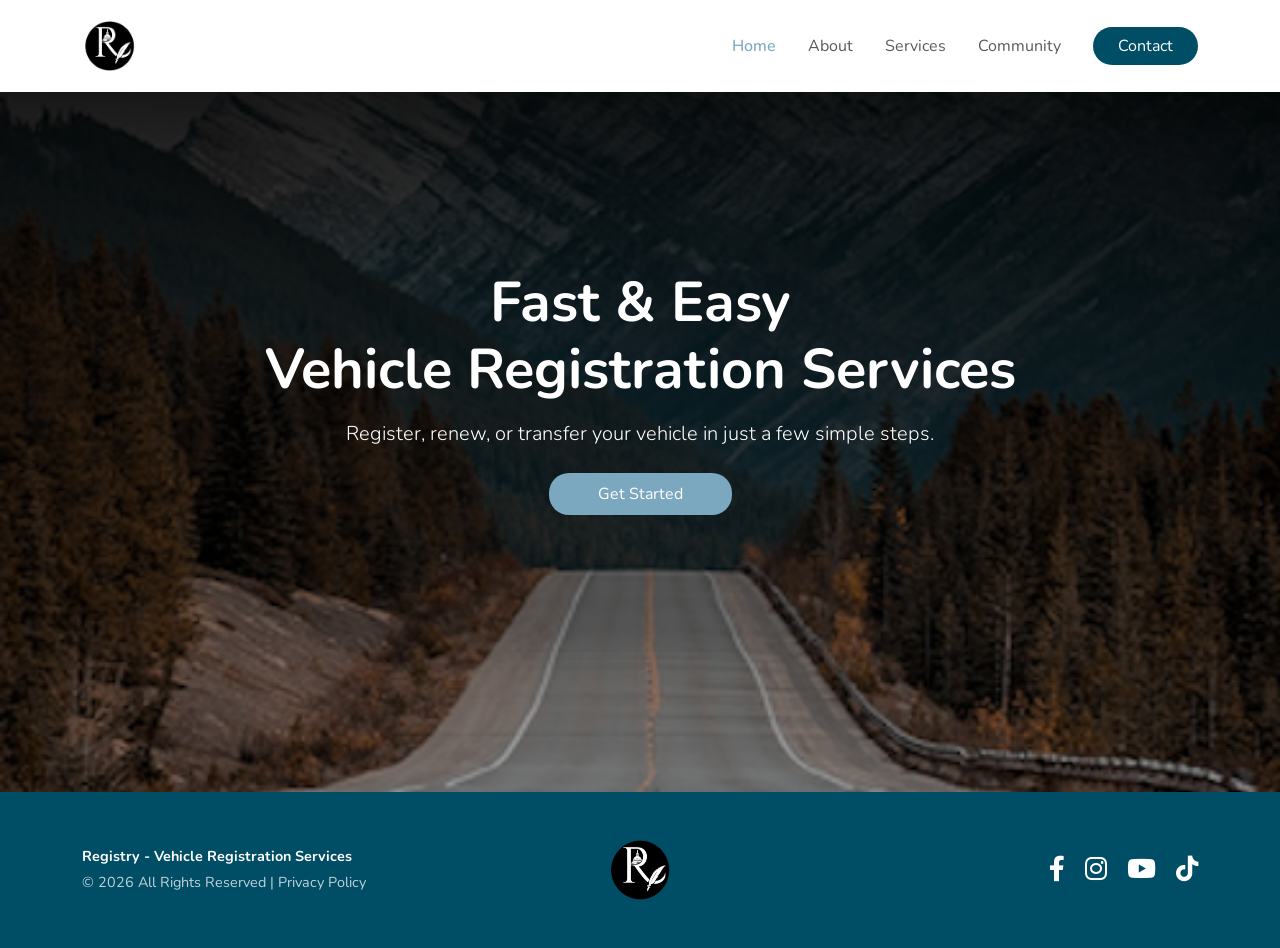
==== index.html @ 1afa536f "font added" ====
<!DOCTYPE html>
<html lang="en">
<head>
    <meta charset="UTF-8">
    <meta name="viewport" content="width=device-width, initial-scale=1.0">
    <title>Registry - Vehicle Registration Services</title>
    <link rel="preconnect" href="https://fonts.googleapis.com">
    <link rel="preconnect" href="https://fonts.gstatic.com" crossorigin>
    <link href="https://fonts.googleapis.com/css2?family=Nanum+Myeongjo&family=Nunito:ital,wght@0,200..1000;1,200..1000&family=Raleway:ital,wght@0,100..900;1,100..900&display=swap" rel="stylesheet">
    <link href="https://cdn.jsdelivr.net/npm/bootstrap@5.3.0/dist/css/bootstrap.min.css" rel="stylesheet">
    <link rel="stylesheet" href="https://cdnjs.cloudflare.com/ajax/libs/font-awesome/6.0.0/css/all.min.css">
    <link rel="stylesheet" href="css/style.css">
</head>
<body>
    <nav class="navbar navbar-expand-lg navbar-light bg-white sticky-top py-3">
        <div class="container">
            <a class="navbar-brand" href="index.html">
                <img src="images/logo.png" alt="Registry Logo" height="50">
            </a>
            <button class="navbar-toggler" type="button" data-bs-toggle="collapse" data-bs-target="#navbarNav">
                <span class="navbar-toggler-icon"></span>
            </button>
            <div class="collapse navbar-collapse justify-content-end" id="navbarNav">
                <ul class="navbar-nav align-items-center">
                    <li class="nav-item"><a class="nav-link px-3 active-custom" href="#">Home</a></li>
                    <li class="nav-item"><a class="nav-link px-3" href="about.html">About</a></li>
                    <li class="nav-item"><a class="nav-link px-3" href="services.html">Services</a></li>
                    <li class="nav-item"><a class="nav-link px-3" href="community.html">Community</a></li>
                    <li class="nav-item ms-lg-3"><a class="btn btn-contact px-4" href="contact.html">Contact</a></li>
                </ul>
            </div>
        </div>
    </nav>
    <header class="home-hero d-flex align-items-center">
        <div class="container text-center text-white">
            <h1 class="display-4 fw-bold mb-3">Fast & Easy<br>Vehicle Registration Services</h1>
            <p class="lead mb-4">Register, renew, or transfer your vehicle in just a few simple steps.</p>
            <a href="#" class="btn btn-hero-primary px-5 py-2">Get Started</a>
        </div>
    </header>


    <footer class="footer py-5">
        <div class="container">
            <div class="row align-items-center">
    
                <div class="col-md-4 text-center text-md-start footer-legal">
                    <p class="mb-1 fw-bold">Registry - Vehicle Registration Services</p>
                    <p class="mb-0 small opacity-75">
                        © 2026 All Rights Reserved | 
                        <a href="privacy-policy.html" class="text-white text-decoration-none hover-underline">Privacy Policy</a>
                    </p>
                </div>

                <div class="col-md-4 text-center mb-4 mb-md-0">
                    <a href="index.html">
                        <img src="images/logo.png" alt="Registry Logo" class="footer-logo-main">
                    </a>
                </div>

                <div class="col-md-4 text-center text-md-end mb-4 mb-md-0 social-links">
                    <a href="https://facebook.com" target="_blank" class="me-3"><i class="fab fa-facebook-f"></i></a>
                    <a href="https://instagram.com" target="_blank" class="me-3"><i class="fab fa-instagram"></i></a>
                    <a href="https://youtube.com" target="_blank" class="me-3"><i class="fab fa-youtube"></i></a>
                    <a href="https://tiktok.com" target="_blank"><i class="fab fa-tiktok"></i></a>
                </div>
    
            </div>
        </div>
    </footer>
    
            </div>
        </div>
        <script src="https://cdn.jsdelivr.net/npm/bootstrap@5.3.0/dist/js/bootstrap.bundle.min.js"></script>
    </footer>
</body>
</html>
---- css/style.css ----
:root {
    --primary-blue: #004d66;
    --accent-blue: #7ca8bf;
    --bg-light: #d1e3eb;
    --white: #ffffff;
}

body {
    font-family: 'nunito',Tahoma, Geneva, Verdana, sans-serif;;
}

/* Nav */

.navbar-brand img:hover {
    opacity: 0.8;
}
.active-custom {
    color: var(--accent-blue) !important;
    font-weight: 500;
}

.hero-section h1 {
    text-shadow: 3px 3px 5px rgb(0, 0, 0);

}
.hero-section p {
    text-shadow: 3px 3px 5px rgb(0, 0, 0);
}

.active-custom {
    color: var(--accent-blue) !important;
}

.btn-contact {
    background-color: var(--primary-blue);
    color: white;
    border-radius: 25px;
}
.btn-contact:hover {
    color: #004d66;
    background-color: #c0c4c5;
}
/* Hero */
.home-hero {
    height: 700px;
    background: linear-gradient(rgba(1,1,1,0.9), rgba(0, 0, 0, 0.328)), url('/images/hero.png');
    background-size: 100%;
    background-position: center;
    padding-bottom: 100px;
}
.btn-hero-primary { background-color: var(--accent-blue); color: white; border-radius: 20px;}
.btn-hero-primary:hover {
    background-color: #34b3e6;
    color: #333;
}

/*footer*/
.footer {
    background-color: #004d66; 
    color: white;
}
.social-links a {
    color: white;
    font-size: 1.6rem;
    text-decoration: none;
    transition: transform 0.3s ease, opacity 0.3s ease;
    display: inline-block;
}
.social-links a:hover {
    opacity: 0.8;
    transform: translateY(-3px);
}
.footer-logo-main {
    height: 60px; 
    width: auto;
    transition: opacity 0.3s;
}

.footer-logo-main:hover {
    opacity: 0.8;
}
.footer-legal p {
    font-size: 0.9rem;
    margin: 0;
}

.hover-underline:hover {
    text-decoration: underline !important;
}
@media (max-width: 768px) {
    .footer {
        padding: 40px 0;
    }
    .footer .col-md-4 {
        margin-bottom: 2rem;
    }
    .footer .col-md-4:last-child {
        margin-bottom: 0;
    }
}
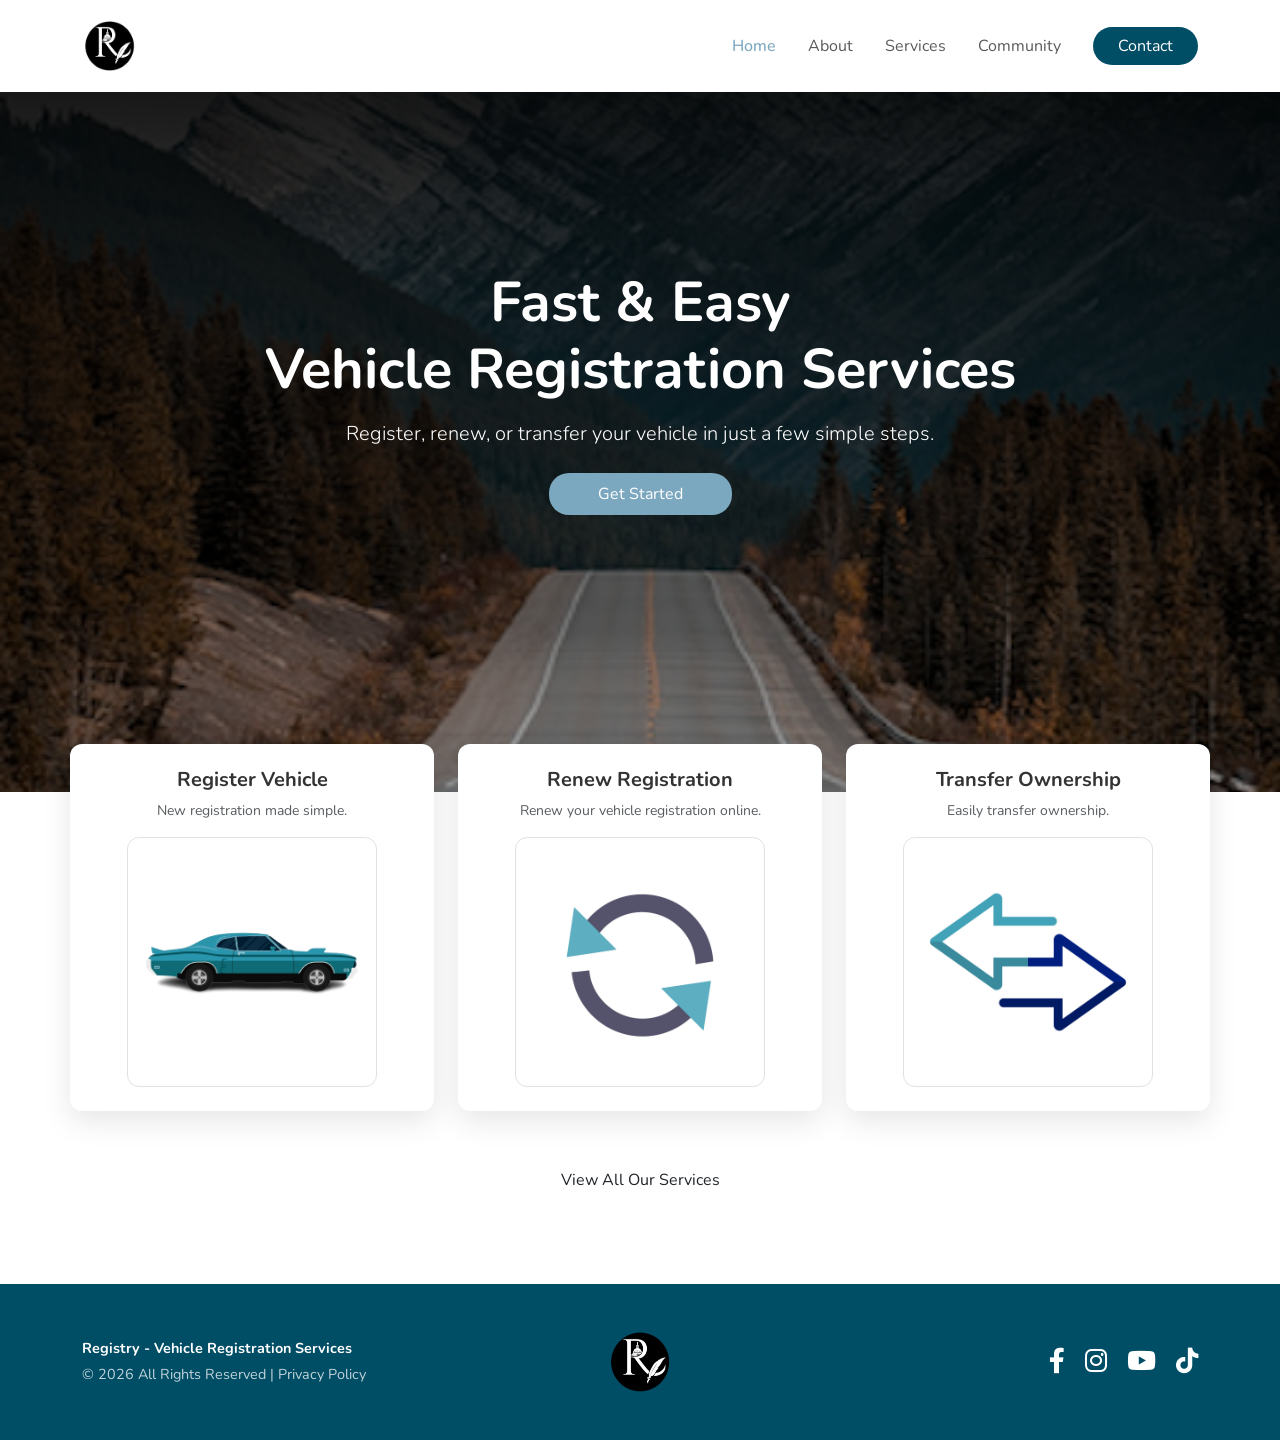
==== commit 92eb307f: "home-cards added" ====
--- a/index.html
+++ b/index.html
@@ -35,9 +35,39 @@
         <div class="container text-center text-white">
             <h1 class="display-4 fw-bold mb-3">Fast & Easy<br>Vehicle Registration Services</h1>
             <p class="lead mb-4">Register, renew, or transfer your vehicle in just a few simple steps.</p>
-            <a href="#" class="btn btn-hero-primary px-5 py-2">Get Started</a>
+            <a href="services.html" class="btn btn-hero-primary px-5 py-2">Get Started</a>
         </div>
     </header>
+    <section class="home-cards">
+        <div class="row g-4 mt-5 justify-content-center text-center">
+            <div class="col-md-4">
+                <div class="service-card p-4">
+                    <h5 class="fw-bold">Register Vehicle</h5>
+                    <p class="small text-muted">New registration made simple.</p>
+                    <img src="images/services01.png" class="img-thumbnail" alt="register vehicle">
+                </div>
+            </div>
+            <div class="col-md-4">
+                <div class="service-card p-4">
+                    <h5 class="fw-bold">Renew Registration</h5>
+                    <p class="small text-muted">Renew your vehicle registration online.</p>
+                    <img src="images/services02.png" class="img-thumbnail" alt="renew registration">
+                </div>
+            </div>
+            <div class="col-md-4">
+                <div class="service-card p-4">
+                    <h5 class="fw-bold">Transfer Ownership</h5>
+                    <p class="small text-muted">Easily transfer ownership.</p>
+                    <img src="images/services03.png" class="img-thumbnail" alt="Transfer ownership">
+                </div>
+            </div>
+        </div>
+    
+        <div class="m-5 text-center">
+            <a href="services.html" class="btn btn-view-all px-5 py-2">View All Our Services</a>
+        </div>
+   </section>
+
 
 
     <footer class="footer py-5">
--- a/css/style.css
+++ b/css/style.css
@@ -43,7 +43,7 @@
 /* Hero */
 .home-hero {
     height: 700px;
-    background: linear-gradient(rgba(1,1,1,0.9), rgba(0, 0, 0, 0.328)), url('/images/hero.png');
+    background: linear-gradient(rgba(1,1,1,0.9), rgba(0, 0, 0, 0.328)), url('/images/hero.png') center/cover no-repeat;
     background-size: 100%;
     background-position: center;
     padding-bottom: 100px;
@@ -52,6 +52,49 @@
 .btn-hero-primary:hover {
     background-color: #34b3e6;
     color: #333;
+}
+.hero-section {
+    height: 450px;
+    background-image: linear-gradient(rgba(1,1,1,0.9), rgba(0,0,0,0.4)), url('/images/carhero.jpg');
+    background-size: cover;
+    background-position: center;
+    display: flex;
+    align-items: center;
+    justify-content: center;
+}
+.home-cards {
+    margin: -150px auto 5px;
+    padding: 30px;
+    max-width: 1200px
+}
+.service-card {
+    max-height: 500px;
+    max-width: 400px;
+    background: white;
+    color: #333;
+    border-radius: 12px;
+    box-shadow: 0 10px 30px rgba(0,0,0,0.1);
+    transition: transform 0.3s ease;
+}
+
+.service-card img {
+    width: 250px;          
+    height: 250px;        
+    object-fit: cover;   
+    border-radius: 12px; 
+}
+
+.service-card:hover { transform: translateY(-10px); }
+
+.icon-circle {
+    font-size: 2rem;
+    color: var(--accent-blue);
+    border: 2px solid #eee;
+    width: 60px;
+    height: 60px;
+    line-height: 56px;
+    border-radius: 50%;
+    margin: 0 auto;
 }
 
 /*footer*/
@@ -88,6 +131,10 @@
     text-decoration: underline !important;
 }
 @media (max-width: 768px) {
+    .home-hero {
+        max-height: 370px;
+        padding: 10px;
+    }
     .footer {
         padding: 40px 0;
     }
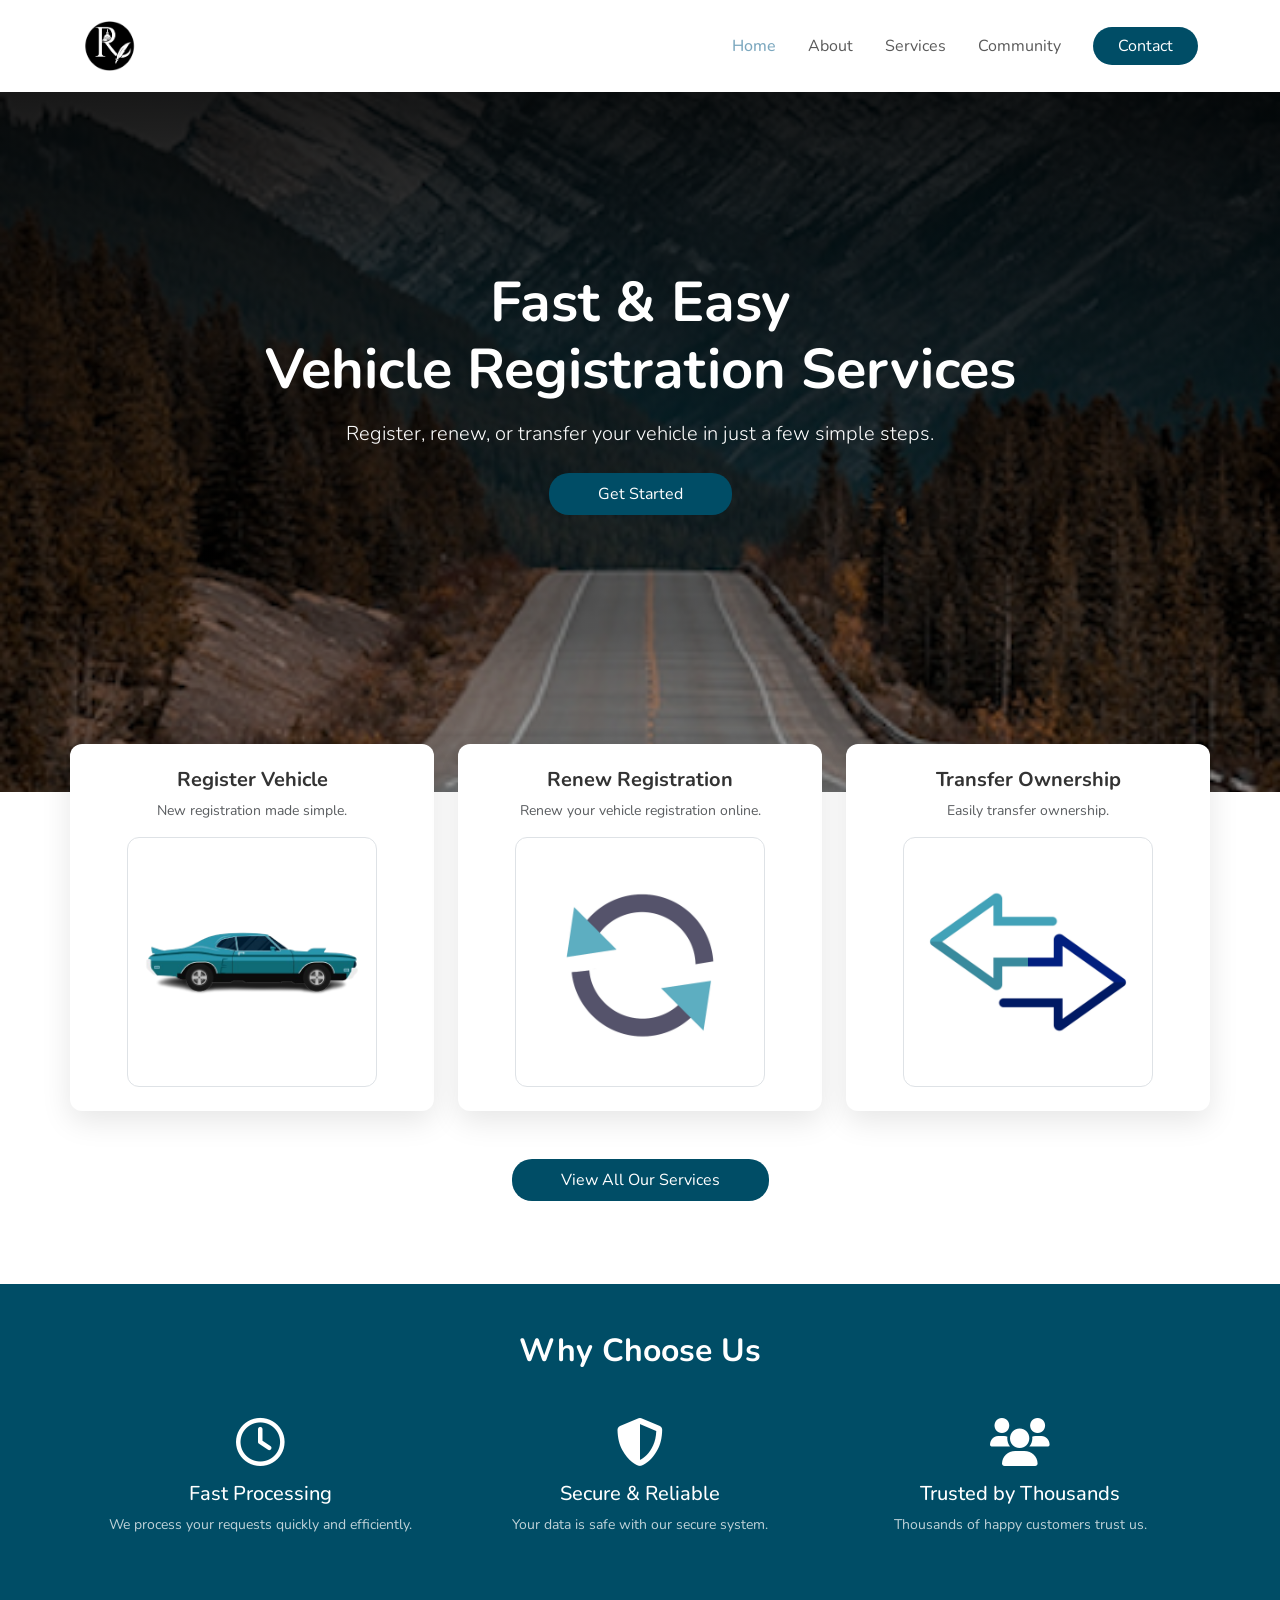
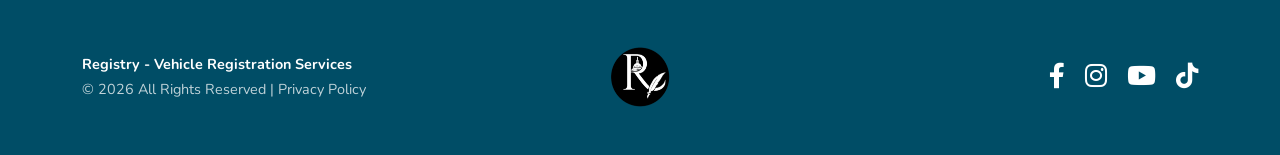
==== commit 57201872: "whyUs added" ====
--- a/index.html
+++ b/index.html
@@ -67,6 +67,28 @@
             <a href="services.html" class="btn btn-view-all px-5 py-2">View All Our Services</a>
         </div>
    </section>
+   <section class="why-choose-us py-5">
+    <div class="container text-center text-white">
+        <h2 class="fw-bold mb-5">Why Choose Us</h2>
+        <div class="row g-4">
+            <div class="col-md-4">
+                <i class="fa-regular fa-clock fa-3x mb-3"></i>
+                <h5>Fast Processing</h5>
+                <p class="small opacity-75">We process your requests quickly and efficiently.</p>
+            </div>
+            <div class="col-md-4">
+                <i class="fa-solid fa-shield fa-3x mb-3"></i>
+                <h5>Secure & Reliable</h5>
+                <p class="small opacity-75">Your data is safe with our secure system.</p>
+            </div>
+            <div class="col-md-4">
+                <i class="fa-solid fa-users fa-3x mb-3"></i>
+                <h5>Trusted by Thousands</h5>
+                <p class="small opacity-75">Thousands of happy customers trust us.</p>
+            </div>
+        </div>
+    </div>
+</section>
 
 
 
--- a/css/style.css
+++ b/css/style.css
@@ -48,10 +48,10 @@
     background-position: center;
     padding-bottom: 100px;
 }
-.btn-hero-primary { background-color: var(--accent-blue); color: white; border-radius: 20px;}
+.btn-hero-primary { background-color: var(--primary-blue); color: white; border-radius: 20px;}
 .btn-hero-primary:hover {
-    background-color: #34b3e6;
-    color: #333;
+    background-color: #c0c4c5;
+    color: #004d66;
 }
 .hero-section {
     height: 450px;
@@ -96,6 +96,13 @@
     border-radius: 50%;
     margin: 0 auto;
 }
+.btn-view-all { background-color: var(--primary-blue); color: white; border-radius: 20px; }
+.btn-view-all:hover {
+    background-color: #c0c4c5;
+    color: #004d66;
+}
+/* Why Choose Us */
+.why-choose-us { background-color: var(--primary-blue); }
 
 /*footer*/
 .footer {
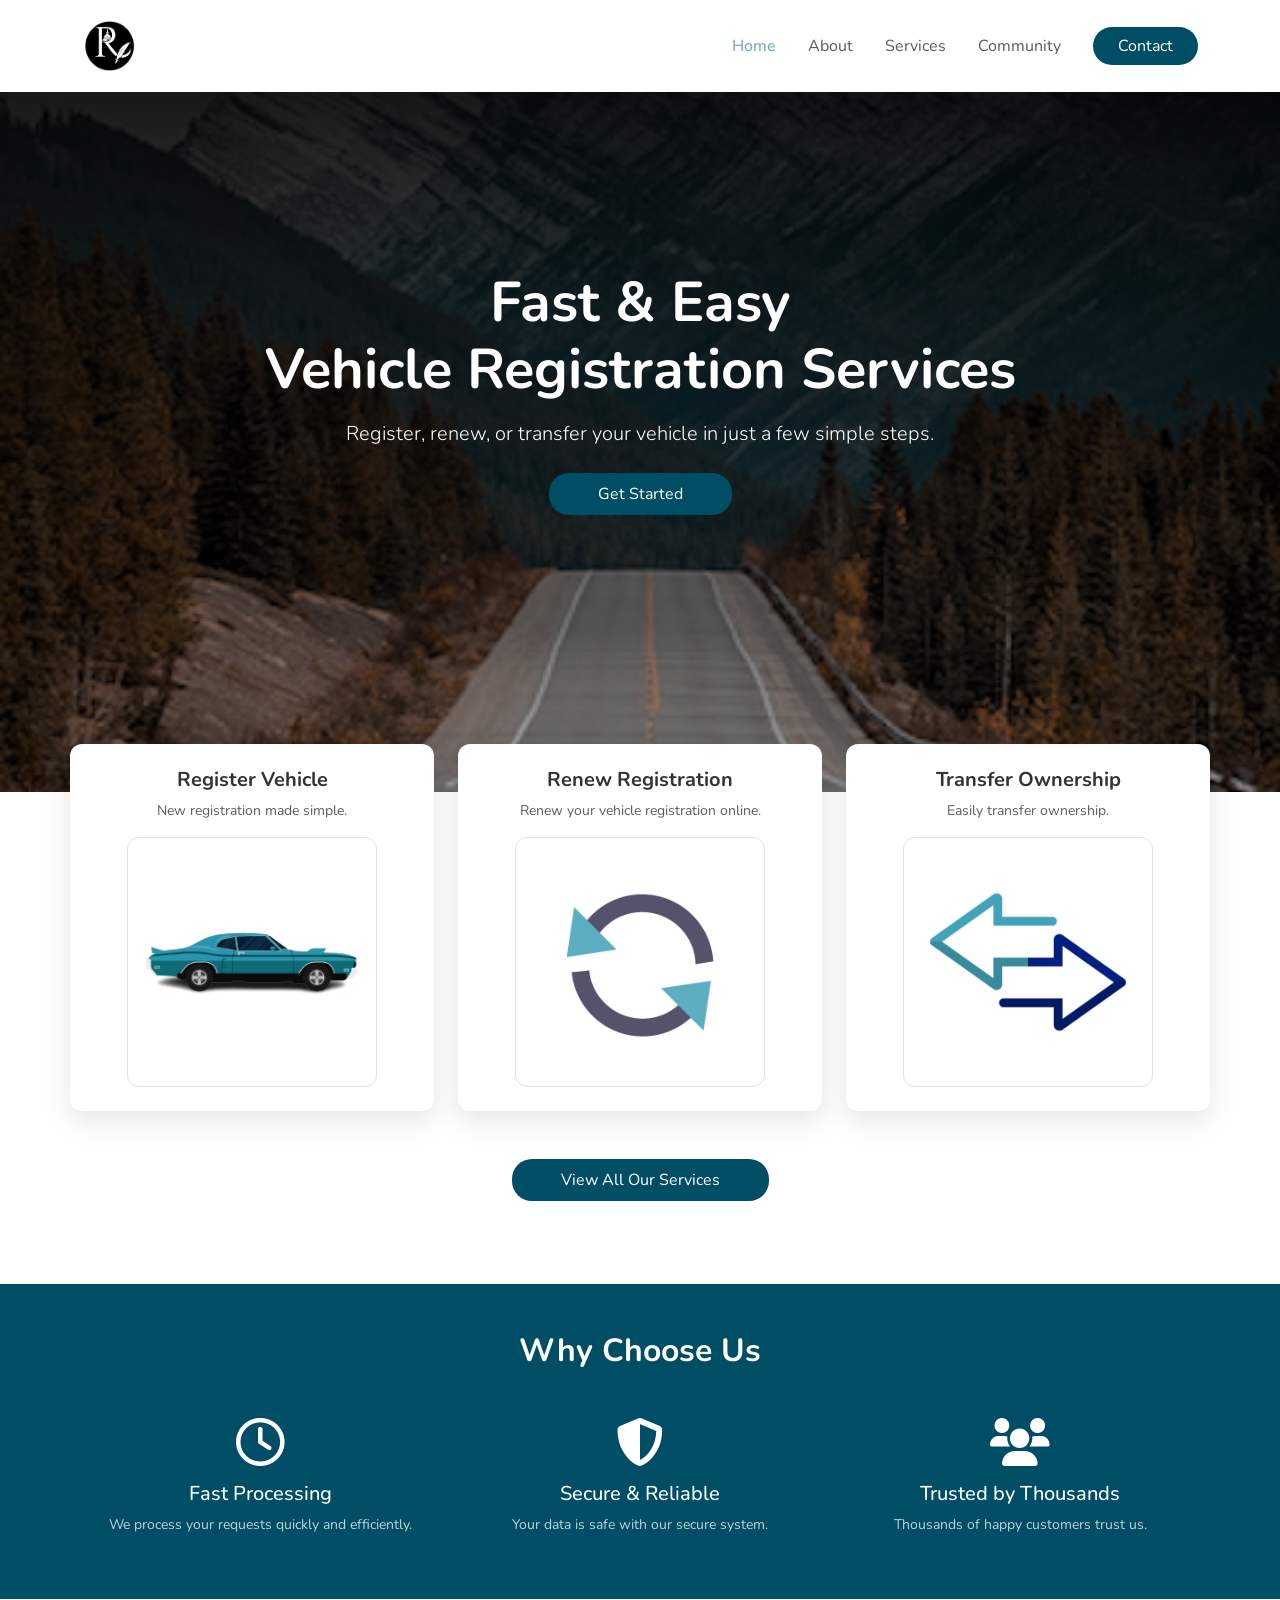
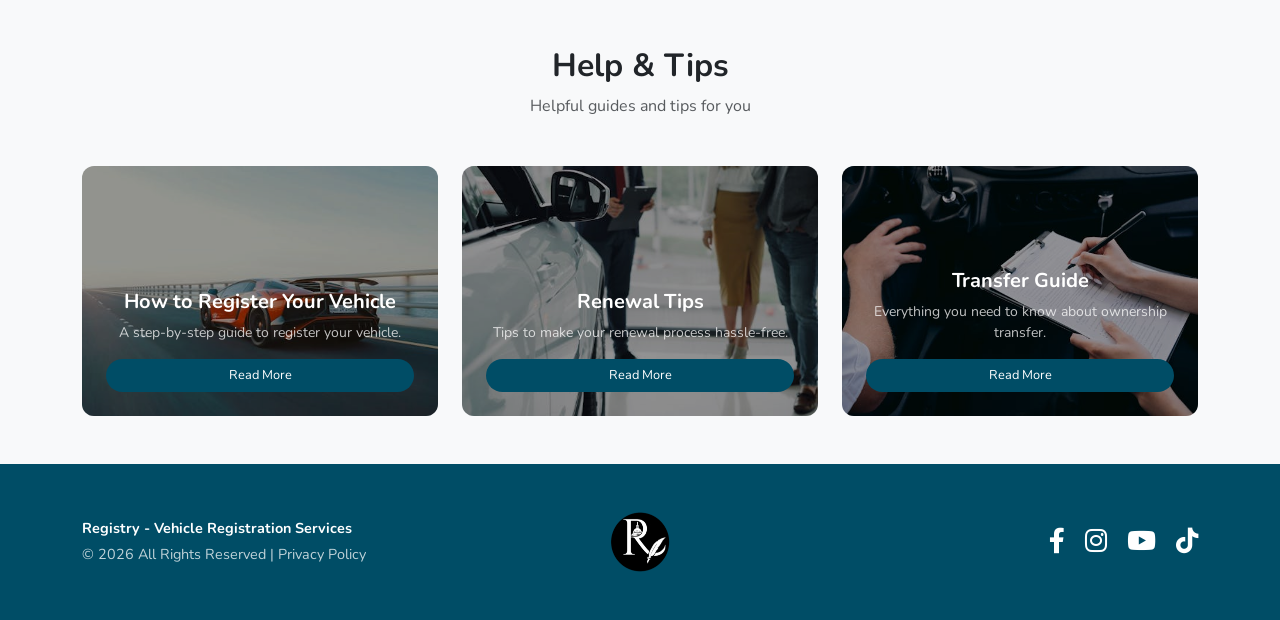
==== commit 08f8a920: "helpTips added" ====
--- a/index.html
+++ b/index.html
@@ -89,6 +89,41 @@
         </div>
     </div>
 </section>
+<section class="help-tips py-5 bg-light">
+    <div class="container text-center">
+        <h2 class="fw-bold">Help & Tips</h2>
+        <p class="text-muted mb-5">Helpful guides and tips for you</p>
+        <div class="row g-4">
+            <div class="col-md-4">
+                <div class="tip-card card-reg">
+                    <div class="tip-overlay p-4">
+                        <h5 class="fw-bold text-white">How to Register Your Vehicle</h5>
+                        <p class="small text-white opacity-75 mb-3">A step-by-step guide to register your vehicle.</p>
+                        <a href="Community.html" class="btn btn-tip-action px-4">Read More</a>
+                    </div>
+                </div>
+            </div>
+            <div class="col-md-4">
+                <div class="tip-card card-renew">
+                    <div class="tip-overlay p-4">
+                        <h5 class="fw-bold text-white">Renewal Tips</h5>
+                        <p class="small text-white opacity-75 mb-3">Tips to make your renewal process hassle-free.</p>
+                        <a href="Community.html" class="btn btn-tip-action px-4">Read More</a>
+                    </div>
+                </div>
+            </div>
+            <div class="col-md-4">
+                <div class="tip-card card-transfer">
+                    <div class="tip-overlay p-4">
+                        <h5 class="fw-bold text-white">Transfer Guide</h5>
+                        <p class="small text-white opacity-75 mb-3">Everything you need to know about ownership transfer.</p>
+                        <a href="Community.html" class="btn btn-tip-action px-4">Read More</a>
+                    </div>
+                </div>
+            </div>
+        </div>
+    </div>
+</section>
 
 
 
--- a/css/style.css
+++ b/css/style.css
@@ -103,6 +103,32 @@
 }
 /* Why Choose Us */
 .why-choose-us { background-color: var(--primary-blue); }
+/* Help & Tips */
+.tip-card {
+    height: 250px;
+    border-radius: 12px;
+    overflow: hidden;
+    position: relative;
+    background-size: cover;
+    background-position: center;
+}
+.card-reg { background-image: url('/images/registerCar.jpeg'); }
+.card-renew { background-image: url('/images/renewalTips.jpg'); }
+.card-transfer { background-image: url('/images/transferguide.jpg'); }
+
+.tip-overlay {
+    background: rgba(0, 0, 0, 0.4);
+    height: 100%;
+    display: flex;
+    flex-direction: column;
+    justify-content: flex-end;
+}
+.btn-tip-action { background-color: var(--primary-blue); color: white; border-radius: 20px; font-size: 0.8rem; }
+
+.btn-tip-action:hover {
+    background-color: #c0c4c5;
+    color: #004d66;
+}
 
 /*footer*/
 .footer {
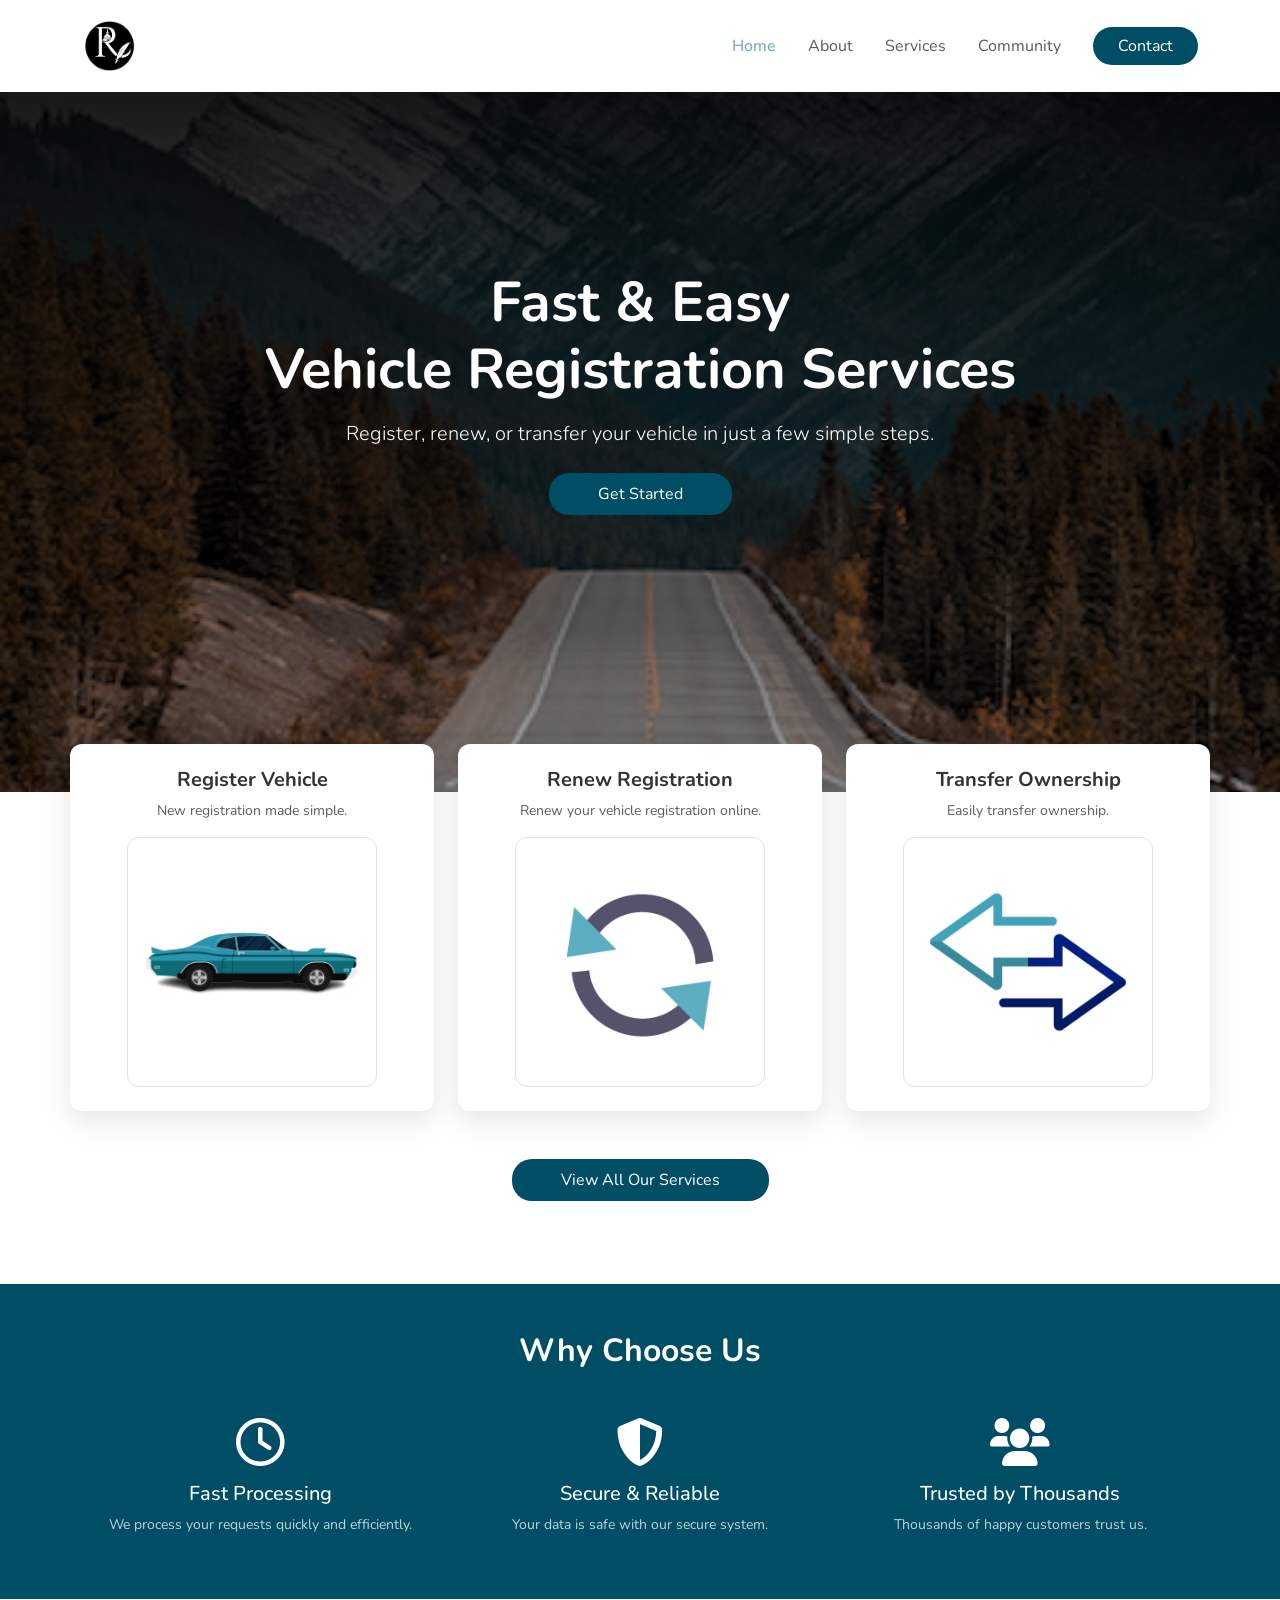
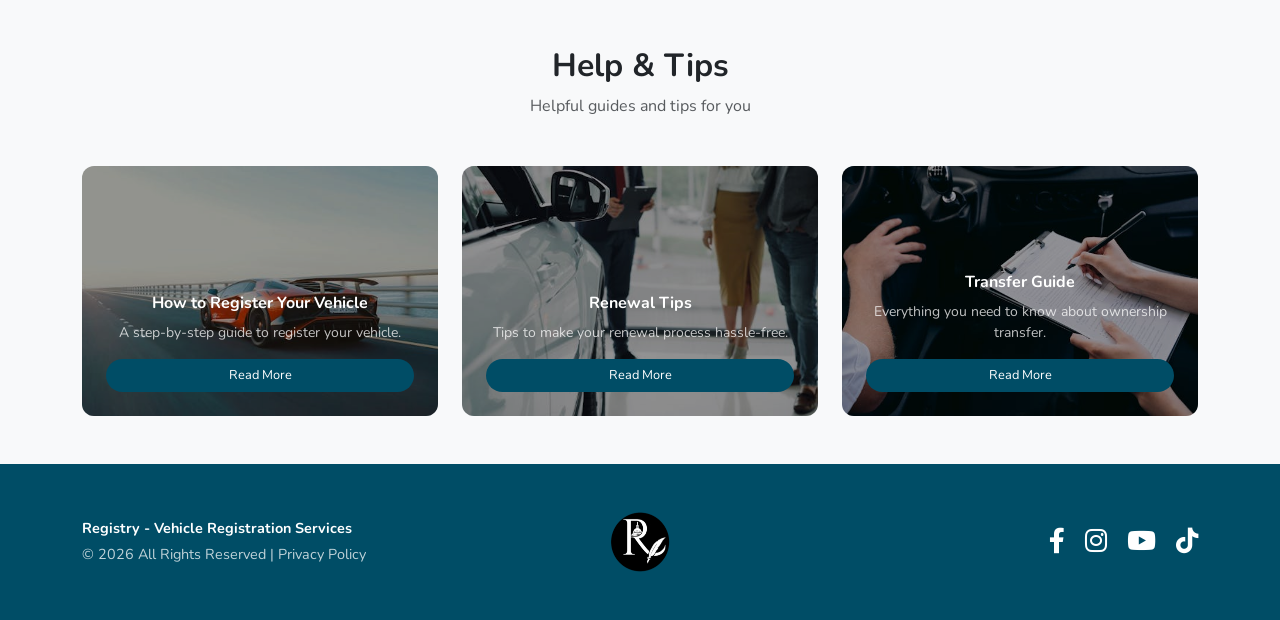
==== commit 8d0917ab: "edit on font" ====
--- a/index.html
+++ b/index.html
@@ -97,7 +97,7 @@
             <div class="col-md-4">
                 <div class="tip-card card-reg">
                     <div class="tip-overlay p-4">
-                        <h5 class="fw-bold text-white">How to Register Your Vehicle</h5>
+                        <h6 class="fw-bold text-white">How to Register Your Vehicle</h6>
                         <p class="small text-white opacity-75 mb-3">A step-by-step guide to register your vehicle.</p>
                         <a href="Community.html" class="btn btn-tip-action px-4">Read More</a>
                     </div>
@@ -106,7 +106,7 @@
             <div class="col-md-4">
                 <div class="tip-card card-renew">
                     <div class="tip-overlay p-4">
-                        <h5 class="fw-bold text-white">Renewal Tips</h5>
+                        <h6 class="fw-bold text-white">Renewal Tips</h6>
                         <p class="small text-white opacity-75 mb-3">Tips to make your renewal process hassle-free.</p>
                         <a href="Community.html" class="btn btn-tip-action px-4">Read More</a>
                     </div>
@@ -115,7 +115,7 @@
             <div class="col-md-4">
                 <div class="tip-card card-transfer">
                     <div class="tip-overlay p-4">
-                        <h5 class="fw-bold text-white">Transfer Guide</h5>
+                        <h6 class="fw-bold text-white">Transfer Guide</h6>
                         <p class="small text-white opacity-75 mb-3">Everything you need to know about ownership transfer.</p>
                         <a href="Community.html" class="btn btn-tip-action px-4">Read More</a>
                     </div>
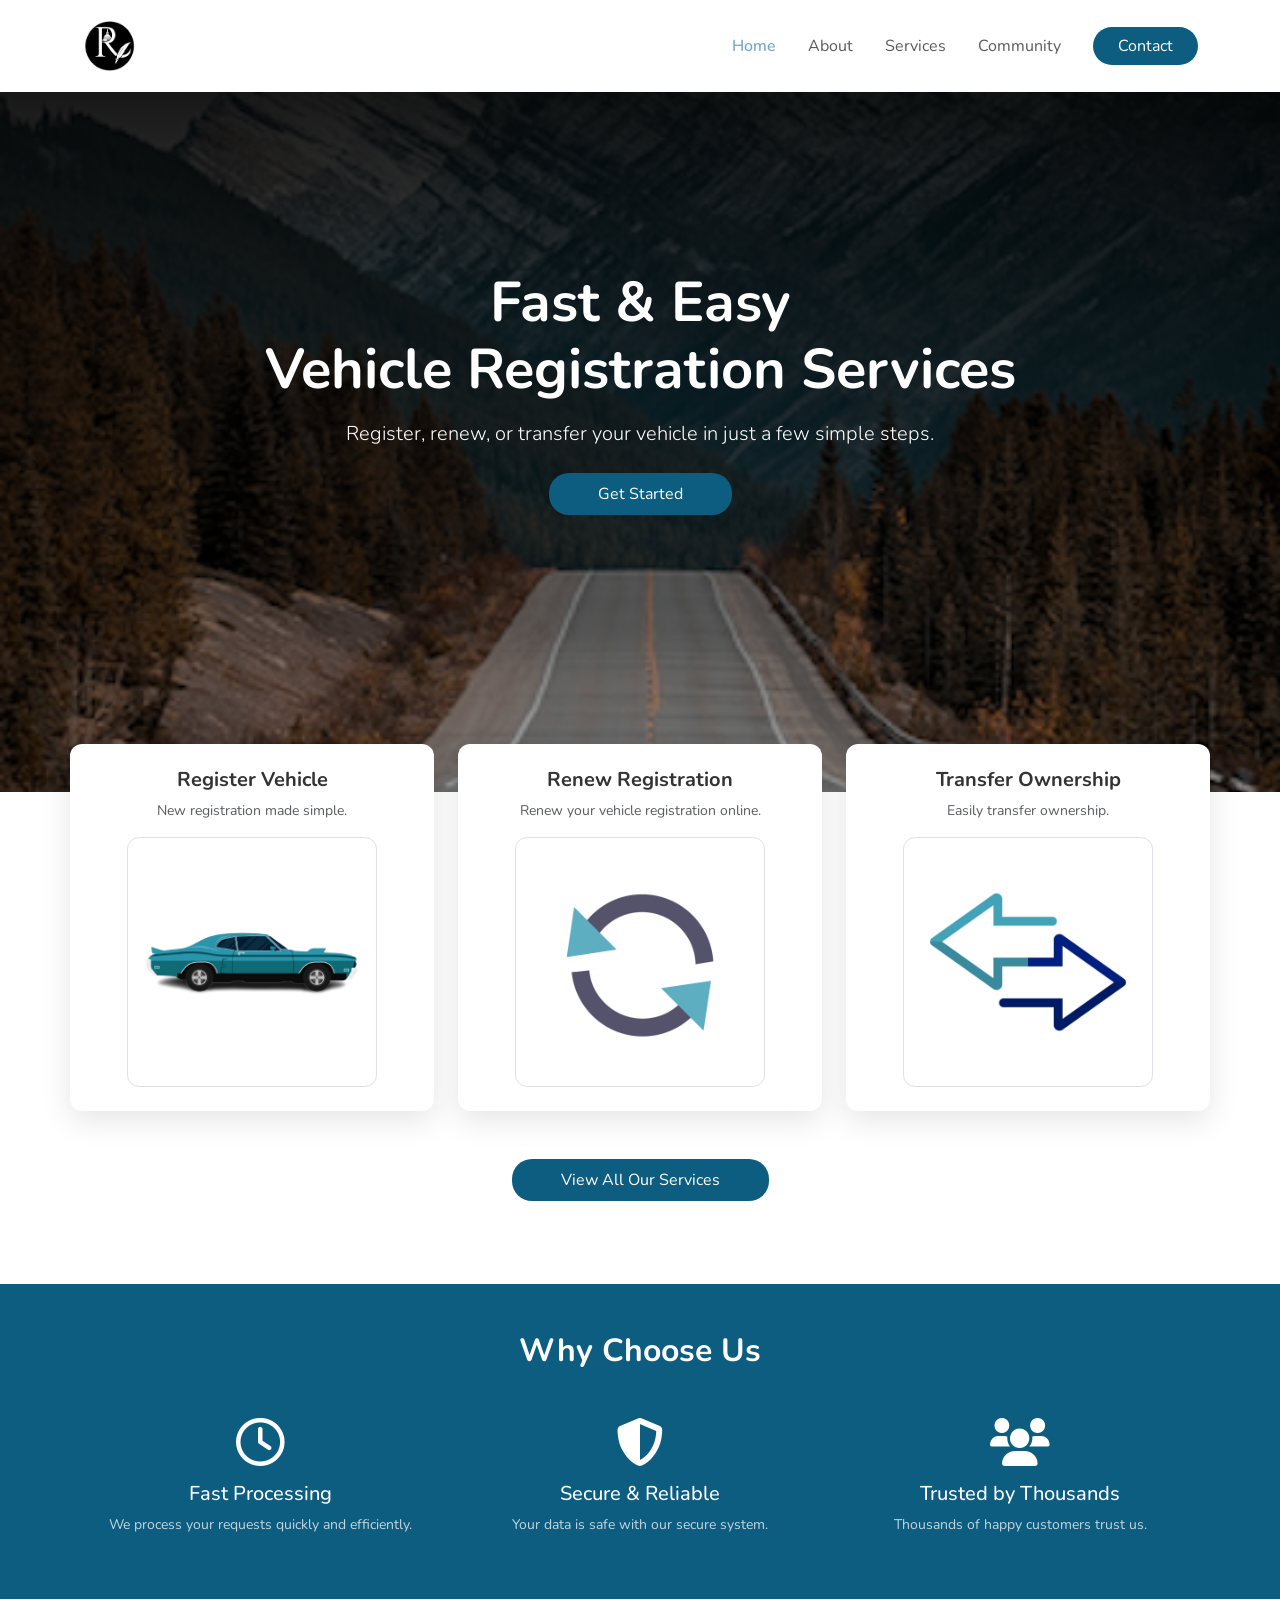
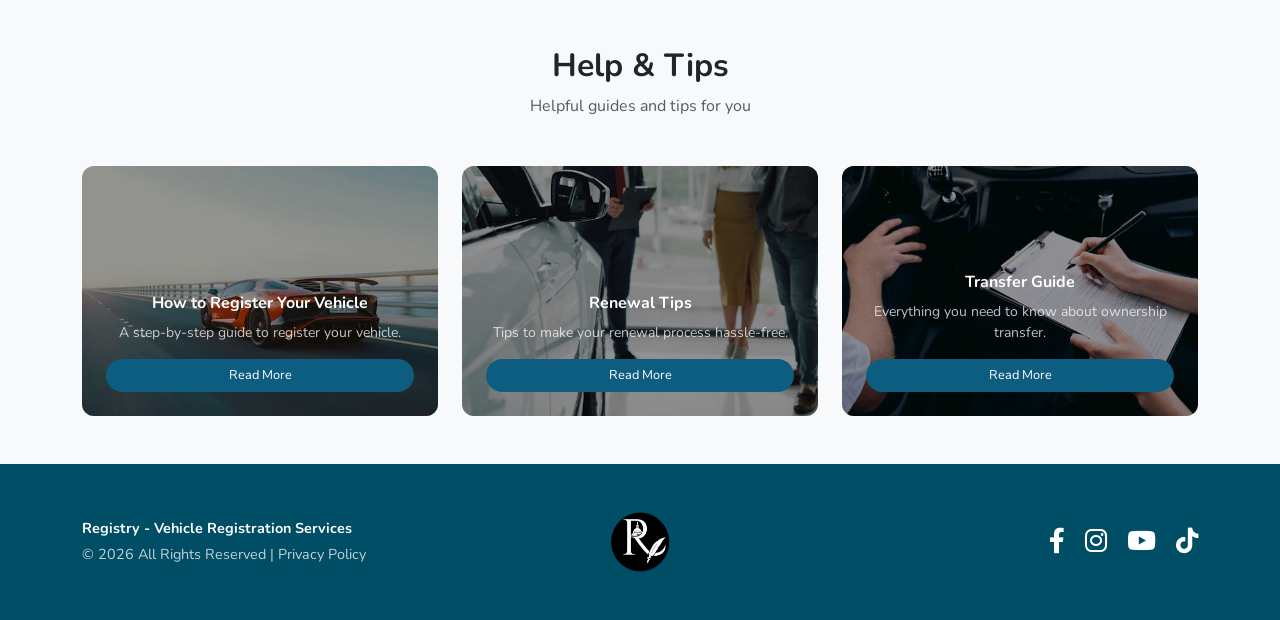
==== commit f44ef5bd: "card links edited" ====
--- a/index.html
+++ b/index.html
@@ -4,6 +4,7 @@
     <meta charset="UTF-8">
     <meta name="viewport" content="width=device-width, initial-scale=1.0">
     <title>Registry - Vehicle Registration Services</title>
+    <link rel="icon" type="image/png" href="images/favicon.png">
     <link rel="preconnect" href="https://fonts.googleapis.com">
     <link rel="preconnect" href="https://fonts.gstatic.com" crossorigin>
     <link href="https://fonts.googleapis.com/css2?family=Nanum+Myeongjo&family=Nunito:ital,wght@0,200..1000;1,200..1000&family=Raleway:ital,wght@0,100..900;1,100..900&display=swap" rel="stylesheet">
@@ -99,7 +100,7 @@
                     <div class="tip-overlay p-4">
                         <h6 class="fw-bold text-white">How to Register Your Vehicle</h6>
                         <p class="small text-white opacity-75 mb-3">A step-by-step guide to register your vehicle.</p>
-                        <a href="Community.html" class="btn btn-tip-action px-4">Read More</a>
+                        <a href="community.html" class="btn btn-tip-action px-4">Read More</a>
                     </div>
                 </div>
             </div>
@@ -108,7 +109,7 @@
                     <div class="tip-overlay p-4">
                         <h6 class="fw-bold text-white">Renewal Tips</h6>
                         <p class="small text-white opacity-75 mb-3">Tips to make your renewal process hassle-free.</p>
-                        <a href="Community.html" class="btn btn-tip-action px-4">Read More</a>
+                        <a href="community.html" class="btn btn-tip-action px-4">Read More</a>
                     </div>
                 </div>
             </div>
@@ -117,7 +118,7 @@
                     <div class="tip-overlay p-4">
                         <h6 class="fw-bold text-white">Transfer Guide</h6>
                         <p class="small text-white opacity-75 mb-3">Everything you need to know about ownership transfer.</p>
-                        <a href="Community.html" class="btn btn-tip-action px-4">Read More</a>
+                        <a href="community.html" class="btn btn-tip-action px-4">Read More</a>
                     </div>
                 </div>
             </div>
--- a/css/style.css
+++ b/css/style.css
@@ -1,8 +1,13 @@
 :root {
-    --primary-blue: #004d66;
-    --accent-blue: #7ca8bf;
+    --primary-blue: #0d5d80;
+    --accent-blue: #72a6c2;
     --bg-light: #d1e3eb;
     --white: #ffffff;
+    --gray: #f6f6f6;
+    --black: #000000;
+    --almost-black: #0b0b0b;
+    --yellow: #eabe42;
+
 }
 
 body {
@@ -43,7 +48,7 @@
 /* Hero */
 .home-hero {
     height: 700px;
-    background: linear-gradient(rgba(1,1,1,0.9), rgba(0, 0, 0, 0.328)), url('/images/hero.png') center/cover no-repeat;
+    background: linear-gradient(rgba(1,1,1,0.9), rgba(0, 0, 0, 0.328)), url('../images/hero.png') center/cover no-repeat;
     background-size: 100%;
     background-position: center;
     padding-bottom: 100px;
@@ -55,7 +60,7 @@
 }
 .hero-section {
     height: 450px;
-    background-image: linear-gradient(rgba(1,1,1,0.9), rgba(0,0,0,0.4)), url('/images/carhero.jpg');
+    background-image: linear-gradient(rgba(1,1,1,0.9), rgba(0,0,0,0.4)), url('../images/carhero.jpg');
     background-size: cover;
     background-position: center;
     display: flex;
@@ -112,9 +117,9 @@
     background-size: cover;
     background-position: center;
 }
-.card-reg { background-image: url('/images/registerCar.jpeg'); }
-.card-renew { background-image: url('/images/renewalTips.jpg'); }
-.card-transfer { background-image: url('/images/transferguide.jpg'); }
+.card-reg { background-image: url('../images/registerCar.jpeg'); }
+.card-renew { background-image: url('../images/renewalTips.jpg'); }
+.card-transfer { background-image: url('../images/transferguide.jpg'); }
 
 .tip-overlay {
     background: rgba(0, 0, 0, 0.4);
@@ -129,6 +134,144 @@
     background-color: #c0c4c5;
     color: #004d66;
 }
+.hero-services {
+    height: 450px;
+    background-image: linear-gradient(rgba(1,1,1,0.9), rgba(0,0,0,0.4)), url('../images/servicehero.png');
+    background-size: cover;
+    background-position: center;
+    display: flex;
+    align-items: center;
+    justify-content: center;
+}
+/*Services page*/
+.card {
+    height: 375px;
+    margin: 10px;
+    text-align: center;
+    box-shadow: 0 3px 10px rgba(45, 44, 44, 0.5);
+}
+.card p {
+    font-size: small;
+}
+
+/*Community*/
+/* Features */
+.features-section {
+    background-color: var(--bg-light);
+    padding: 80px 0;
+}
+
+.feature-card {
+    background: white;
+    padding: 30px;
+    border-radius: 10px;
+    box-shadow: 0 4px 15px rgba(0,0,0,0.05);
+    text-align: center;
+}
+
+/* Feature Image Styling */
+.img-wrapper {
+    height: 220px; /* Fixed height to keep cards uniform */
+    display: flex;
+    align-items: center;
+    justify-content: center;
+    margin-bottom: 20px;
+    overflow: hidden;
+}
+
+.feature-img {
+    max-height: 100%;
+    width: auto;
+    object-fit: contain; /* Keeps the isometric illustrations from stretching */
+    transition: transform 0.3s ease;
+}
+
+.feature-card:hover .feature-img {
+    transform: scale(1.1); /* Subtle zoom effect on hover */
+}
+
+.feature-card {
+    background: white;
+    padding: 30px;
+    border-radius: 8px;
+    box-shadow: 0 10px 30px rgba(0,0,0,0.08);
+    text-align: center;
+    border: none;
+}
+
+.btn-action {
+    background-color: var(--accent-blue);
+    color: white;
+    border-radius: 20px;
+    padding: 8px 30px;
+    font-size: 0.9rem;
+}
+.btn-action:hover {
+    color: #004d66;
+    background-color: #c0c4c5;
+}
+.card-body {
+    max-height: 200px;
+}
+
+.card-body-content {
+    font-size: small;
+    text-align: start;
+    margin-top: 10px;
+    padding: 10px;
+    background-color: #7ca8bf6e;
+    border-radius: 7px
+    
+}
+
+
+/* FAQ */
+
+/* Custom Accordion Styling */
+.faq-section {
+    margin-bottom: 50px;
+}
+.faq-title {
+    font-size: 3rem;
+    font-weight: 900;
+    padding: 50px 0px 0px 0px;
+}
+.custom-faq-btn {
+    background-color: var(--primary-blue) !important;
+    color: white !important;
+    border-radius: 4px !important;
+    padding: 18px;
+    box-shadow: none !important;
+}
+
+/* Changes the color of the accordion arrow to white */
+.accordion-button::after {
+    filter: brightness(0) invert(1);
+}
+
+/* Ensures the answer box looks clean */
+.accordion-body {
+    border-radius: 0 0 4px 4px;
+    color: #555;
+    font-size: 0.95rem;
+}
+
+.accordion-item {
+    background: transparent;
+}
+
+
+/*About Page*/
+.about {
+    background-color: #F6F6F6;
+}
+
+.values {
+    background-color: #72A6C2;
+    color: white;
+    width: 100%;
+}
+
 
 /*footer*/
 .footer {
@@ -163,6 +306,320 @@
 .hover-underline:hover {
     text-decoration: underline !important;
 }
+
+
+
+
+
+/* Contact Page */
+main {
+    max-width: 1200px;
+    margin: 0 auto; 
+    width: 100%;
+}
+.hero-fifth {
+    background: var(--gray);
+    text-align: center;
+    display: flex;
+    align-items: center;
+    justify-content: center;
+    flex-direction: column;
+    padding: 60px 20px; 
+}
+.hero-fifth h1 {
+    color: var(--primary-blue);
+    text-shadow: 2px 2px 4px rgba(0,0,0,0.3);
+    font-weight: 800;
+    font-size: 48px;
+}
+.hero-fifth p {
+    color: var(--almost-black);
+    font-size: 16px;
+    margin-top: 15px;
+}
+.hero-fifth-btns {
+    display: flex;
+    gap: 1rem;
+    justify-content: center;
+    flex-wrap: wrap;
+}
+.btn-outline-dark {
+    background-color: var(--primary-blue);
+    color: var(--white);
+    border: 2px solid var(--primary-blue);
+    border-radius: 50px;
+    padding: 10px 20px;
+    transition: all 0.3s ease;
+    cursor: pointer;
+    text-decoration: none;
+}
+.btn-outline-dark:hover {
+    background-color: var(--accent-blue);
+    color: var(--white);
+    border-color: var(--primary-blue);
+}
+/* Info Bar */
+.info-bar {
+    background-color: var(--primary-blue);
+    color: white;
+
+    text-align: center;
+    display: grid;
+    grid-template-columns: repeat(3,1fr);
+}
+.info-bar-cell {
+    display: flex;
+    flex-direction: column;
+    align-items: center;
+    justify-content: center;
+    gap: 1rem;
+    padding: 2rem 1.5rem; 
+}
+.info-bar-cell:nth-child(2) {
+    background-color: var(--accent-blue); 
+}
+.info-bar-icon {
+    font-size: 1.5rem;
+    color: rgba(255,255,255,0.8);
+    flex-shrink: 0;
+    margin-top: 2px;
+}
+.info-bar-cell h3 {
+    margin-bottom: 0.2rem;
+    font-size: 1.2rem;
+    font-weight: 600;
+}
+.info-bar-cell a {
+    color: var(--yellow);
+    text-decoration: none;
+    font-weight: 800;
+}
+.info-bar-cell a:hover {
+    text-decoration: underline;
+}
+/* Contact Form */
+.form-section {
+    background-color: var(--accent-blue);
+    padding: 40px 20px;
+}
+.form-inner {
+    max-width: 900px;
+    margin: 0 auto;
+    padding: 30px;
+    
+}
+.form-section h2 {
+    text-align: left;
+    color: var(--white);
+    margin-bottom: 30px;
+    font-weight: 700;
+}
+.form-section > .form-inner > p {
+    color: var(--white);
+    font-size: 1.1rem;
+    margin-bottom: 20px;
+}
+.fieldset {
+    border: none;
+    margin-bottom: 20px;
+}
+legend {
+    font-size: 1.2rem;
+    font-weight: 600;
+    margin-bottom: 15px;
+    color: var(--white);
+}
+.row-3 {
+    display: grid;
+    grid-template-columns: repeat(2, 1fr);
+    gap: 20px;
+    margin-bottom: 1rem;
+}
+.row-2 {
+    display: grid;
+    grid-template-columns: 1fr 1fr;
+    gap: 20px;
+    margin-bottom: 1rem;
+}
+.row-1 {
+    display: grid;
+    grid-template-columns: 1fr;
+    gap: 20px;
+    margin-bottom: 1rem;
+}
+.form-group {
+    display: flex;
+    flex-direction: column;
+    gap: .5rem;
+}
+label.field-label {
+    font-weight: 600;
+    color: var(--white);
+    text-transform: none;
+}
+label.field-label .required {
+    color: var(--yellow);
+}
+input[type="text"],
+input[type="email"],
+input[type="tel"],
+select, textarea {
+    color: var(--almost-black);
+    background: var();
+    padding: 10px;
+    border-radius: 10px;
+    border: 1.5px solid var(--primary-blue);
+    font-size: 1rem;
+    width: 100%;
+    outline: none;
+    transition: border-color 0.3s ease;
+    appearance: none;
+}   
+input::placeholder, textarea::placeholder {
+    color: var(--almost-black);
+    opacity: 0.7;
+}
+input[type="text"]:focus,
+input[type="email"]:focus,
+input[type="tel"]:focus,
+select:focus,
+textarea:focus {
+    border-color: var(--accent-blue);
+}
+textarea {
+    resize: vertical;
+    min-height: 120px;
+    line-height: 1.5;
+}
+select:not([multiple]) {
+    background-image: url('/images/arrow-down.svg');
+    background-repeat: no-repeat;
+    background-position: right 10px center;
+    background-size: 12px;
+    padding-right: 1.5rem;
+    cursor: pointer;
+}
+select[multiple] {
+    background-image: none;
+    padding-right: 10px;
+    height: auto;
+}
+select[multiple] option {
+    padding: 8px;
+}
+select[multiple] option:checked {
+    background-color: var(--accent-blue);
+    color: white;
+}
+input[type="text"]:not(:placeholder-shown):valid,
+input[type="email"]:not(:placeholder-shown):valid,
+input[type="tel"]:not(:placeholder-shown):valid,
+textarea:not(:placeholder-shown):valid {
+    border-color: var(--accent-blue);
+}
+input[type="text"]:not(:placeholder-shown):invalid,
+input[type="email"]:not(:placeholder-shown):invalid,
+input[type="tel"]:not(:placeholder-shown):invalid,
+textarea:not(:placeholder-shown):invalid {
+    border-color: var(--yellow);
+}
+
+/*radio and checkbox*/
+.toggle-group {
+    display: flex;
+    flex-wrap: wrap;
+    gap: 20px;
+}
+.toggle-pill {
+    display:flex;
+    align-items: center;
+    gap: 10px;
+    padding: 8px 16px;
+    background: rgba(255,255,255,0.2);
+    border-radius: 25px;
+    border: 1.5px solid var(--white);
+    color: var(--white);
+    cursor: pointer;
+    transition: all 0.3s ease;
+}
+.toggle-pill:hover {
+            background: rgba(255,255,255,0.25);
+            border-color: rgba(255,255,255,0.6);
+        }
+        .toggle-pill:has(input:checked) {
+            background: var(--white);
+            border-color: var(--white);
+        }
+        .toggle-pill input[type="radio"],
+        .toggle-pill input[type="checkbox"] {
+            accent-color: var(--primary-blue);
+            width: 15px;
+            height: 15px;
+        }
+        .toggle-pill label {
+            font-size: 0.86rem;
+            font-weight: 600;
+            color: var(--white);
+            cursor: pointer;
+            letter-spacing: 0;
+            text-transform: none;
+        }
+        .toggle-pill:has(input:checked) label {
+            color: var(--primary-blue);
+        }
+        .btn-submit {
+            background-color: var(--primary-blue);
+            color: white;
+            border-radius: 25px;
+            padding: 12px 30px;
+            font-size: 1rem;
+            border: none;
+            cursor: pointer;
+            transition: background-color 0.3s ease, color 0.3s ease;
+            margin-top: 0.5rem;
+        }
+.btn-submit:hover {
+    background-color: var(--yellow);
+    
+}
+/* Map Section */
+.map-section {
+    display: grid;
+    grid-template-columns: 1fr 1fr;
+    min-height: 300px;
+    align-items: stretch;
+}
+.map-text {
+    padding: 20px;
+    background: var(--gray);
+    display: flex;
+    flex-direction: column;
+    justify-content: center;
+}
+.map-text h2 {
+    color: var(--primary-blue);
+    font-weight: 700;
+    margin-bottom: 15px;
+}
+.map-text p {
+    color: var(--almost-black);
+    font-size: 1.1rem;
+    line-height: 1.5;
+}
+.map-embed {
+    overflow: hidden;
+    min-height: 300px;
+}
+.map-embed iframe {
+    width: 100%;
+    height: 100%;
+    border: none;
+    min-height: 300px;
+    display: block;
+    filter: saturate(.9);
+} 
+
+
 @media (max-width: 768px) {
     .home-hero {
         max-height: 370px;
@@ -177,4 +634,4 @@
     .footer .col-md-4:last-child {
         margin-bottom: 0;
     }
-}+}
